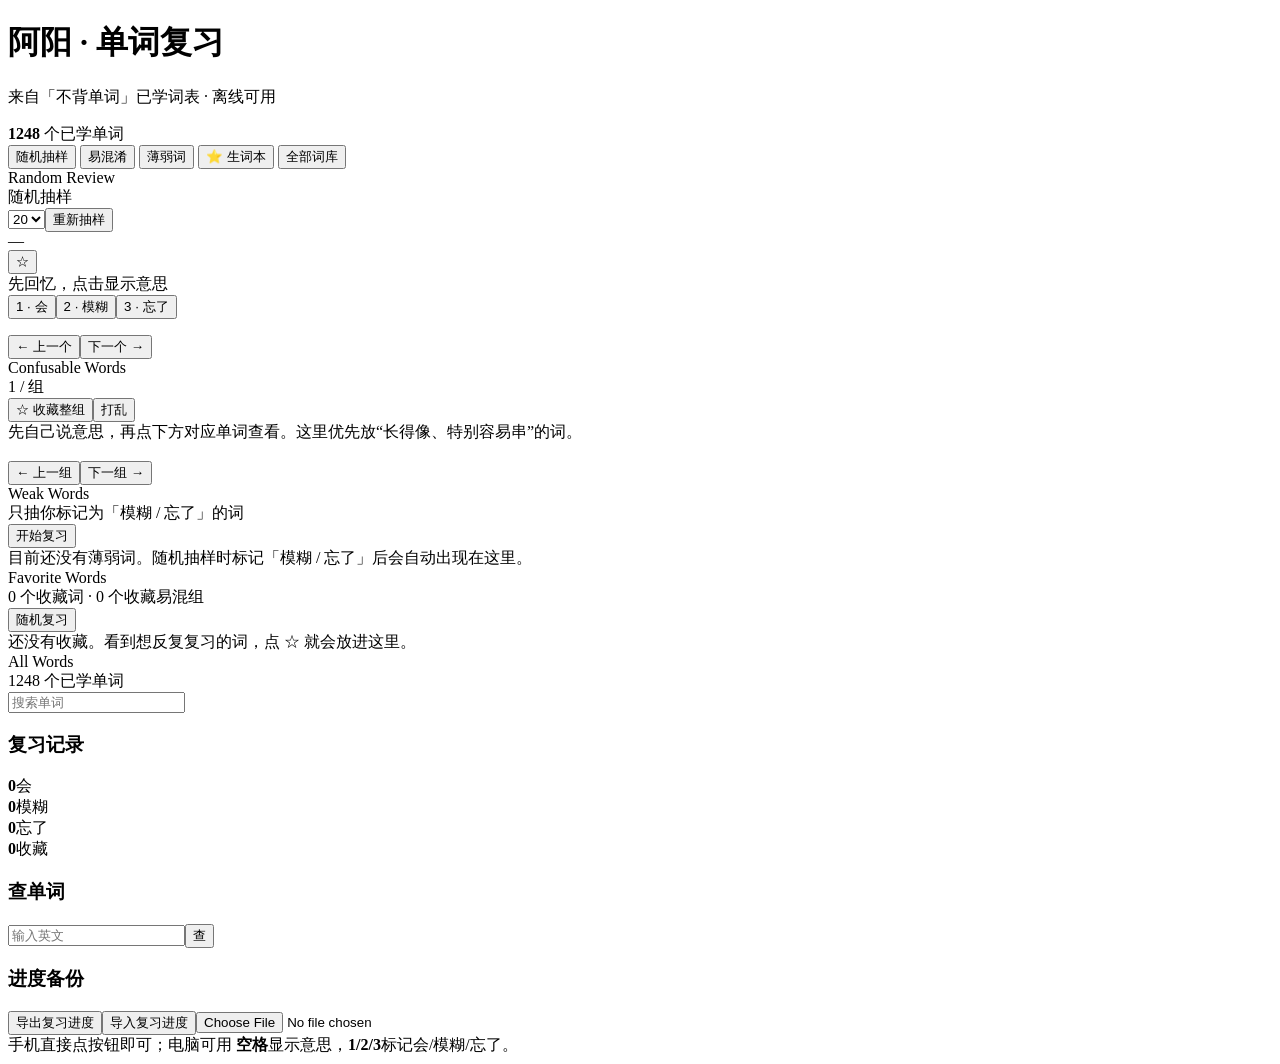
==== vocab/index.html @ 8685720e "Add mobile vocab review page" ====
<!doctype html>
<html lang="zh-CN">
<head>
<meta charset="utf-8" />
<meta name="viewport" content="width=device-width,initial-scale=1,viewport-fit=cover" />
<meta name="theme-color" content="#f6f7fb" />
<title>阿阳 · 单词复习</title>
<link rel="stylesheet" href="style.css" />
</head>
<body>
<div class="wrap">
  <div class="top">
    <div class="brand"><h1>阿阳 · 单词复习</h1><p>来自「不背单词」已学词表 · 离线可用</p></div>
    <div class="pill"><b id="totalCount">1248</b> 个已学单词</div>
  </div>

  <div class="tabs">
    <button class="tab active" data-view="random">随机抽样</button>
    <button class="tab" data-view="confuse">易混淆</button>
    <button class="tab" data-view="weak">薄弱词</button>
    <button class="tab" data-view="fav">⭐ 生词本</button>
    <button class="tab" data-view="all">全部词库</button>
  </div>

  <div class="grid">
    <section class="panel main">
      <div id="view-random">
        <div class="row between"><div><div class="kicker">Random Review</div><div class="muted small" id="sessionInfo">随机抽样</div></div><div class="toolbar"><select id="sampleSize"><option>10</option><option selected>20</option><option>30</option><option>50</option></select><button class="btn soft" id="newSession">重新抽样</button></div></div>
        <div class="progress"><i id="randomProgress"></i></div>
        <div class="word-head"><div class="word" id="randomWord">—</div><button class="favorite-btn" id="randomFavorite" aria-label="收藏当前单词" title="收藏当前单词">☆</button></div>
        <div class="meaning cover" id="randomMeaning"><span>先回忆，点击显示意思</span></div>
        <div class="actions"><button class="btn good" data-grade="know">1 · 会</button><button class="btn warn" data-grade="vague">2 · 模糊</button><button class="btn bad" data-grade="forgot">3 · 忘了</button></div>
        <div class="row between" style="margin-top:16px"><button class="btn soft" id="randomPrev">← 上一个</button><button class="btn primary" id="randomNext">下一个 →</button></div>
      </div>

      <div id="view-confuse" class="hidden">
        <div class="row between"><div><div class="kicker">Confusable Words</div><div class="muted small"><span id="groupNo">1</span> / <span id="groupTotal"></span> 组</div></div><div class="row"><button class="btn soft" id="favoriteGroup">☆ 收藏整组</button><button class="btn soft" id="shuffleGroups">打乱</button></div></div>
        <div class="progress"><i id="groupProgress"></i></div>
        <div class="group" id="confuseGroup"></div>
        <div class="hint">先自己说意思，再点下方对应单词查看。这里优先放“长得像、特别容易串”的词。</div>
        <div class="group-meanings" id="confuseMeanings" style="margin-top:14px"></div>
        <div class="row between" style="margin-top:18px"><button class="btn soft" id="groupPrev">← 上一组</button><button class="btn primary" id="groupNext">下一组 →</button></div>
      </div>

      <div id="view-weak" class="hidden">
        <div class="row between"><div><div class="kicker">Weak Words</div><div class="muted small">只抽你标记为「模糊 / 忘了」的词</div></div><button class="btn primary" id="startWeak">开始复习</button></div>
        <div id="weakArea"><div class="empty">目前还没有薄弱词。随机抽样时标记「模糊 / 忘了」后会自动出现在这里。</div></div>
      </div>


      <div id="view-fav" class="hidden">
        <div class="row between"><div><div class="kicker">Favorite Words</div><div class="muted small"><span id="favCount">0</span> 个收藏词 · <span id="favGroupCount">0</span> 个收藏易混组</div></div><button class="btn primary" id="startFav">随机复习</button></div>
        <div id="favArea"><div class="empty">还没有收藏。看到想反复复习的词，点 ☆ 就会放进这里。</div></div>
      </div>

      <div id="view-all" class="hidden">
        <div class="row between"><div><div class="kicker">All Words</div><div class="muted small">1248 个已学单词</div></div><div class="toolbar"><input id="allFilter" placeholder="搜索单词" /></div></div>
        <div class="sep"></div><div class="wordlist" id="wordList"></div>
      </div>
    </section>

    <aside class="panel side">
      <h3 class="section-title">复习记录</h3>
      <div class="statgrid"><div class="stat"><b id="statKnow">0</b><span>会</span></div><div class="stat"><b id="statVague">0</b><span>模糊</span></div><div class="stat"><b id="statForgot">0</b><span>忘了</span></div><div class="stat"><b id="statFav">0</b><span>收藏</span></div></div>
      <div class="sep"></div>
      <h3 class="section-title">查单词</h3>
      <div class="search"><input id="searchInput" placeholder="输入英文" /><button class="btn soft" id="searchBtn">查</button></div><div class="result" id="searchResult"></div>
      <div class="sep"></div>
      <h3 class="section-title">进度备份</h3>
      <button class="btn soft" id="exportBtn">导出复习进度</button><button class="btn soft" id="importBtn">导入复习进度</button><input type="file" id="importFile" accept="application/json" class="hidden" />
      <div class="sep"></div>
      <div class="hint">手机直接点按钮即可；电脑可用 <b>空格</b>显示意思，<b>1/2/3</b>标记会/模糊/忘了。</div>
    </aside>
  </div>
</div>
<script src="data1.js"></script>
<script src="data2.js"></script>
<script src="data3.js"></script>
<script src="data4.js"></script>
<script src="data5.js"></script>
<script src="data6.js"></script>
<script src="data7.js"></script>
<script src="data8.js"></script>
<script src="data9.js"></script>
<script src="groups.js"></script>
<script src="app.js"></script>
</body></html>
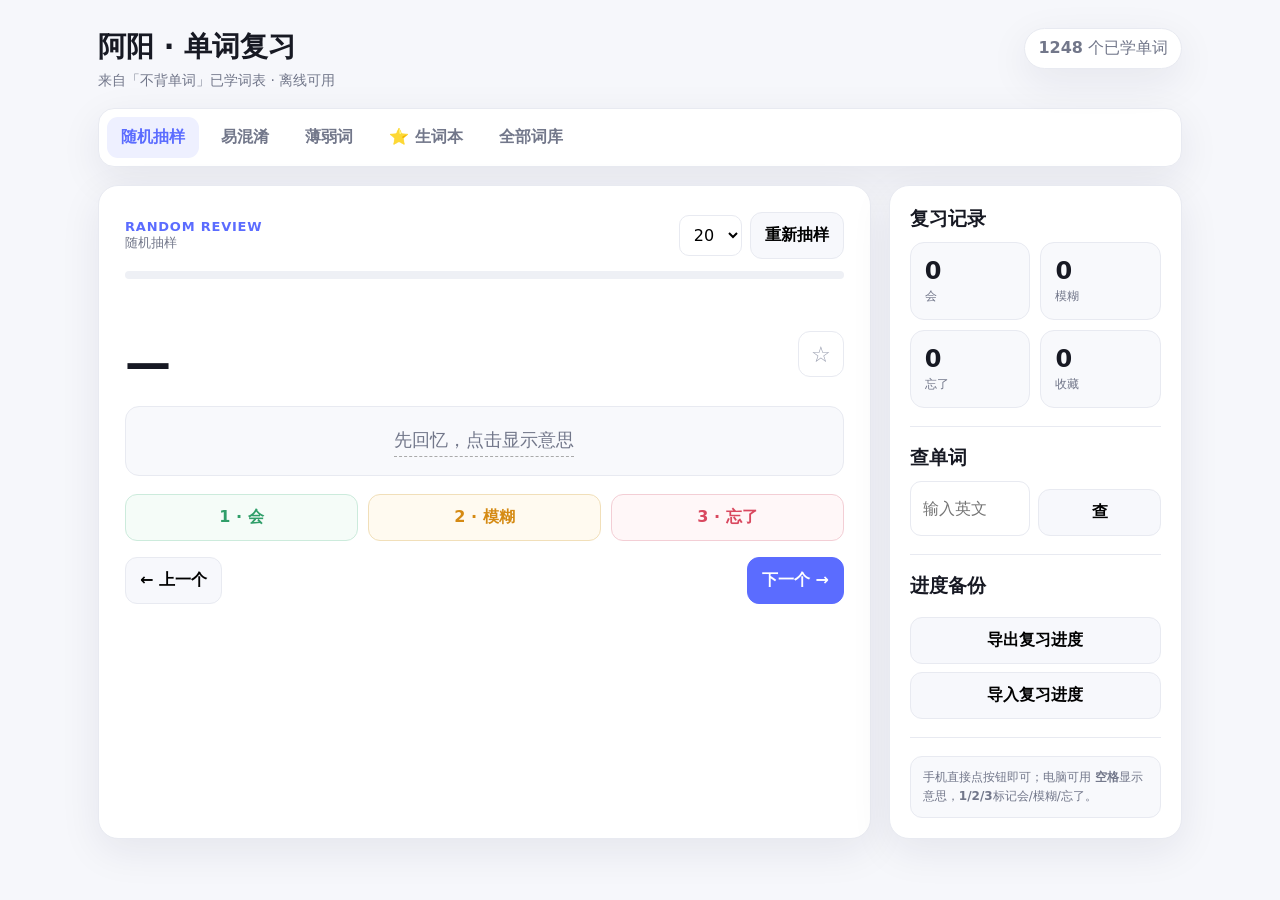
==== commit fc18aed0: "Bust vocab asset cache on mobile" ====
--- a/vocab/index.html
+++ b/vocab/index.html
@@ -5,7 +5,7 @@
 <meta name="viewport" content="width=device-width,initial-scale=1,viewport-fit=cover" />
 <meta name="theme-color" content="#f6f7fb" />
 <title>阿阳 · 单词复习</title>
-<link rel="stylesheet" href="style.css" />
+<link rel="stylesheet" href="style.css?v=4" />
 </head>
 <body>
 <div class="wrap">
@@ -47,7 +47,6 @@
         <div id="weakArea"><div class="empty">目前还没有薄弱词。随机抽样时标记「模糊 / 忘了」后会自动出现在这里。</div></div>
       </div>
 
-
       <div id="view-fav" class="hidden">
         <div class="row between"><div><div class="kicker">Favorite Words</div><div class="muted small"><span id="favCount">0</span> 个收藏词 · <span id="favGroupCount">0</span> 个收藏易混组</div></div><button class="btn primary" id="startFav">随机复习</button></div>
         <div id="favArea"><div class="empty">还没有收藏。看到想反复复习的词，点 ☆ 就会放进这里。</div></div>
@@ -73,15 +72,15 @@
     </aside>
   </div>
 </div>
-<script src="data1.js"></script>
-<script src="data2.js"></script>
-<script src="data3.js"></script>
-<script src="data4.js"></script>
-<script src="data5.js"></script>
-<script src="data6.js"></script>
-<script src="data7.js"></script>
-<script src="data8.js"></script>
-<script src="data9.js"></script>
-<script src="groups.js"></script>
-<script src="app.js"></script>
-</body></html>
+<script src="data1.js?v=4"></script>
+<script src="data2.js?v=4"></script>
+<script src="data3.js?v=4"></script>
+<script src="data4.js?v=4"></script>
+<script src="data5.js?v=4"></script>
+<script src="data6.js?v=4"></script>
+<script src="data7.js?v=4"></script>
+<script src="data8.js?v=4"></script>
+<script src="data9.js?v=4"></script>
+<script src="groups.js?v=4"></script>
+<script src="app.js?v=4"></script>
+</body></html>
--- a/vocab/style.css
+++ b/vocab/style.css
@@ -0,0 +1,14 @@
+:root{--bg:#f6f7fb;--card:#fff;--text:#171923;--muted:#72778a;--line:#e8eaf1;--accent:#5b6cff;--accent2:#eef0ff;--good:#2f9e69;--warn:#d58a13;--bad:#d9485f;--shadow:0 12px 40px rgba(27,31,59,.08)}
+*{box-sizing:border-box} body{margin:0;background:var(--bg);color:var(--text);font-family:Inter,"PingFang SC","Microsoft YaHei",system-ui,sans-serif}
+button,input,select{font:inherit}.wrap{max-width:1120px;margin:0 auto;padding:28px 18px 60px}.top{display:flex;align-items:flex-start;justify-content:space-between;gap:16px;margin-bottom:18px}.brand h1{margin:0 0 6px;font-size:28px}.brand p{margin:0;color:var(--muted);font-size:14px}.pill{background:var(--card);border:1px solid var(--line);border-radius:999px;padding:9px 13px;color:var(--muted);box-shadow:var(--shadow)}
+.tabs{display:flex;gap:8px;flex-wrap:wrap;background:var(--card);padding:8px;border:1px solid var(--line);border-radius:16px;box-shadow:var(--shadow);margin-bottom:18px}.tab{border:0;background:transparent;padding:10px 14px;border-radius:11px;color:var(--muted);cursor:pointer;font-weight:700}.tab.active{background:var(--accent2);color:var(--accent)}
+.grid{display:grid;grid-template-columns:1.45fr .55fr;gap:18px}.panel{background:var(--card);border:1px solid var(--line);border-radius:20px;box-shadow:var(--shadow)}.main{padding:26px;min-height:520px}.side{padding:20px}.hidden{display:none!important}
+.row{display:flex;align-items:center;gap:10px;flex-wrap:wrap}.between{justify-content:space-between}.muted{color:var(--muted)}.small{font-size:13px}.kicker{font-size:13px;color:var(--accent);font-weight:800;letter-spacing:.06em;text-transform:uppercase}.progress{height:8px;background:#eef0f5;border-radius:999px;overflow:hidden;margin:12px 0 24px}.progress>i{display:block;height:100%;background:var(--accent);width:0%;border-radius:999px}
+.word{font-size:46px;line-height:1.15;font-weight:850;letter-spacing:-.02em;margin:34px 0 16px;word-break:break-word}.meaning{font-size:18px;line-height:1.7;background:#f8f9fc;border:1px solid var(--line);border-radius:14px;padding:16px 18px;min-height:70px}.meaning.cover{display:flex;align-items:center;justify-content:center;color:var(--muted);cursor:pointer;user-select:none}.meaning.cover span{border-bottom:1px dashed #aaa}.actions{display:grid;grid-template-columns:repeat(3,1fr);gap:10px;margin-top:18px}.btn{border:1px solid var(--line);background:#fff;border-radius:12px;padding:12px 14px;cursor:pointer;font-weight:750}.btn:hover{filter:brightness(.985)}.btn.good{border-color:#ccebdc;color:var(--good);background:#f5fcf8}.btn.warn{border-color:#f1dfb9;color:var(--warn);background:#fffaf0}.btn.bad{border-color:#f3ced5;color:var(--bad);background:#fff7f8}.btn.primary{background:var(--accent);border-color:var(--accent);color:#fff}.btn.soft{background:#f7f8fc}
+.group{display:flex;gap:10px;flex-wrap:wrap;margin:22px 0}.chip{border:1px solid var(--line);background:#fff;border-radius:999px;padding:10px 14px;font-size:18px;font-weight:800;cursor:pointer}.chip.active{border-color:#bfc6ff;background:var(--accent2);color:var(--accent)}.group-meanings{display:grid;gap:10px}.group-item{border:1px solid var(--line);border-radius:14px;padding:14px}.group-item strong{font-size:19px}.group-item .m{margin-top:7px;color:#4a4f61;line-height:1.6}.masked .m{filter:blur(8px);user-select:none}.masked{cursor:pointer}.masked::after{content:'点击显示';display:inline-block;margin-top:7px;font-size:12px;color:var(--muted)}
+.statgrid{display:grid;grid-template-columns:repeat(2,1fr);gap:10px;margin-top:10px}.stat{background:#f8f9fc;border:1px solid var(--line);padding:14px;border-radius:14px}.stat b{display:block;font-size:24px}.stat span{font-size:12px;color:var(--muted)}.sep{height:1px;background:var(--line);margin:18px 0}.section-title{font-weight:800;margin:0 0 10px}.side .btn{width:100%;margin-top:8px}.search{display:flex;gap:8px}.search input{width:100%;border:1px solid var(--line);border-radius:11px;padding:10px 12px;outline:none}.search input:focus{border-color:#bac2ff}.result{margin-top:10px;font-size:14px;line-height:1.6}.hint{background:#f8f9fc;border:1px solid var(--line);border-radius:12px;padding:11px 12px;font-size:12px;color:var(--muted);line-height:1.6}
+.wordlist{display:grid;grid-template-columns:repeat(4,1fr);gap:8px;max-height:520px;overflow:auto;padding-right:4px}.wordcell{border:1px solid var(--line);border-radius:10px;padding:9px 10px;background:#fff;cursor:pointer;display:flex;justify-content:space-between;gap:6px}.wordcell:hover{border-color:#cbd0ff}.wordcell em{font-style:normal;color:#aaa;font-size:11px}.tag{font-size:11px;border-radius:999px;padding:2px 7px}.tag.know{background:#edf9f3;color:var(--good)}.tag.vague{background:#fff7e7;color:var(--warn)}.tag.forgot{background:#fff0f2;color:var(--bad)}
+.toolbar{display:flex;gap:8px;align-items:center;flex-wrap:wrap}.toolbar select,.toolbar input{border:1px solid var(--line);border-radius:10px;padding:9px 10px;background:#fff}.empty{padding:50px 0;text-align:center;color:var(--muted)}
+.favorite-btn{min-width:46px;min-height:46px;border:1px solid var(--line);background:#fff;border-radius:12px;font-size:22px;cursor:pointer;display:inline-flex;align-items:center;justify-content:center;color:#9a9fb0}.favorite-btn.on{color:#e0a000;background:#fff9e8;border-color:#f0d78b}.word-head{display:flex;align-items:center;justify-content:space-between;gap:14px}.word-head .word{flex:1}.group-item-head{display:flex;align-items:center;justify-content:space-between;gap:10px}.group-item-head .favorite-btn{min-width:40px;min-height:40px;font-size:19px}.fav-badge{color:#d69b00;font-size:14px}.tabs::-webkit-scrollbar{display:none}
+@media(max-width:800px){body{font-size:16px}.wrap{padding:12px 10px 28px}.top{flex-direction:row;align-items:center;margin-bottom:10px}.brand h1{font-size:21px;margin-bottom:3px}.brand p{font-size:11px}.pill{padding:7px 10px;font-size:12px;white-space:nowrap}.tabs{position:sticky;top:0;z-index:20;flex-wrap:nowrap;overflow-x:auto;-webkit-overflow-scrolling:touch;border-radius:12px;padding:6px;margin:0 -2px 10px;box-shadow:0 5px 18px rgba(27,31,59,.08)}.tab{flex:0 0 auto;padding:10px 12px;min-height:44px}.grid{grid-template-columns:1fr;gap:10px}.main{padding:16px 14px;min-height:auto}.side{padding:16px 14px}.word{font-size:40px;margin:26px 0 12px}.meaning{font-size:17px;padding:15px 14px;min-height:76px}.actions{grid-template-columns:repeat(3,1fr);gap:7px}.btn{min-height:46px;padding:10px 9px;border-radius:11px}.row.between{gap:8px}.toolbar{gap:6px}.toolbar select,.toolbar input{min-height:44px;max-width:150px}.group{gap:8px;margin:18px 0}.chip{padding:10px 12px;font-size:17px;min-height:44px}.group-item{padding:12px}.wordlist{grid-template-columns:1fr;max-height:none}.wordcell{min-height:48px;align-items:center;padding:11px 12px}.statgrid{grid-template-columns:repeat(4,1fr);gap:6px}.stat{padding:10px 6px;text-align:center}.stat b{font-size:20px}.stat span{font-size:10px}.search input{min-height:46px}.hint{font-size:12px}.favorite-btn{min-width:48px;min-height:48px}.word-head{align-items:center}.side{order:2}}
+@media(max-width:370px){.brand p{display:none}.word{font-size:36px}.btn{font-size:14px}.tab{padding:9px 10px}.pill{font-size:11px}.actions{gap:5px}}
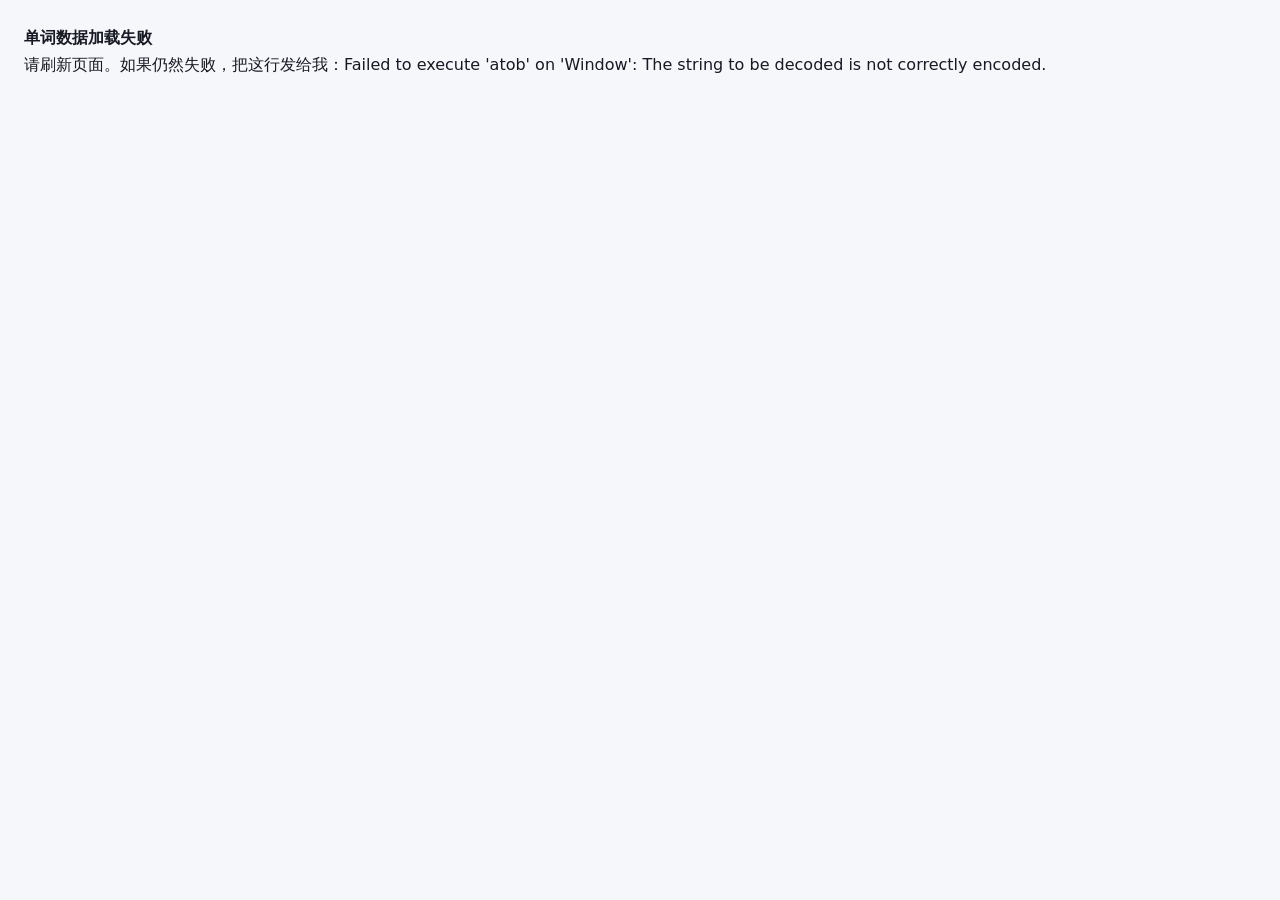
==== commit e42c5410: "Use compatible vocab decompression on mobile and desktop" ====
--- a/vocab/index.html
+++ b/vocab/index.html
@@ -5,7 +5,7 @@
 <meta name="viewport" content="width=device-width,initial-scale=1,viewport-fit=cover" />
 <meta name="theme-color" content="#f6f7fb" />
 <title>阿阳 · 单词复习</title>
-<link rel="stylesheet" href="style.css?v=4" />
+<link rel="stylesheet" href="style.css?v=5" />
 </head>
 <body>
 <div class="wrap">
@@ -13,7 +13,6 @@
     <div class="brand"><h1>阿阳 · 单词复习</h1><p>来自「不背单词」已学词表 · 离线可用</p></div>
     <div class="pill"><b id="totalCount">1248</b> 个已学单词</div>
   </div>
-
   <div class="tabs">
     <button class="tab active" data-view="random">随机抽样</button>
     <button class="tab" data-view="confuse">易混淆</button>
@@ -21,7 +20,6 @@
     <button class="tab" data-view="fav">⭐ 生词本</button>
     <button class="tab" data-view="all">全部词库</button>
   </div>
-
   <div class="grid">
     <section class="panel main">
       <div id="view-random">
@@ -32,7 +30,6 @@
         <div class="actions"><button class="btn good" data-grade="know">1 · 会</button><button class="btn warn" data-grade="vague">2 · 模糊</button><button class="btn bad" data-grade="forgot">3 · 忘了</button></div>
         <div class="row between" style="margin-top:16px"><button class="btn soft" id="randomPrev">← 上一个</button><button class="btn primary" id="randomNext">下一个 →</button></div>
       </div>
-
       <div id="view-confuse" class="hidden">
         <div class="row between"><div><div class="kicker">Confusable Words</div><div class="muted small"><span id="groupNo">1</span> / <span id="groupTotal"></span> 组</div></div><div class="row"><button class="btn soft" id="favoriteGroup">☆ 收藏整组</button><button class="btn soft" id="shuffleGroups">打乱</button></div></div>
         <div class="progress"><i id="groupProgress"></i></div>
@@ -41,23 +38,19 @@
         <div class="group-meanings" id="confuseMeanings" style="margin-top:14px"></div>
         <div class="row between" style="margin-top:18px"><button class="btn soft" id="groupPrev">← 上一组</button><button class="btn primary" id="groupNext">下一组 →</button></div>
       </div>
-
       <div id="view-weak" class="hidden">
         <div class="row between"><div><div class="kicker">Weak Words</div><div class="muted small">只抽你标记为「模糊 / 忘了」的词</div></div><button class="btn primary" id="startWeak">开始复习</button></div>
         <div id="weakArea"><div class="empty">目前还没有薄弱词。随机抽样时标记「模糊 / 忘了」后会自动出现在这里。</div></div>
       </div>
-
       <div id="view-fav" class="hidden">
         <div class="row between"><div><div class="kicker">Favorite Words</div><div class="muted small"><span id="favCount">0</span> 个收藏词 · <span id="favGroupCount">0</span> 个收藏易混组</div></div><button class="btn primary" id="startFav">随机复习</button></div>
         <div id="favArea"><div class="empty">还没有收藏。看到想反复复习的词，点 ☆ 就会放进这里。</div></div>
       </div>
-
       <div id="view-all" class="hidden">
         <div class="row between"><div><div class="kicker">All Words</div><div class="muted small">1248 个已学单词</div></div><div class="toolbar"><input id="allFilter" placeholder="搜索单词" /></div></div>
         <div class="sep"></div><div class="wordlist" id="wordList"></div>
       </div>
     </section>
-
     <aside class="panel side">
       <h3 class="section-title">复习记录</h3>
       <div class="statgrid"><div class="stat"><b id="statKnow">0</b><span>会</span></div><div class="stat"><b id="statVague">0</b><span>模糊</span></div><div class="stat"><b id="statForgot">0</b><span>忘了</span></div><div class="stat"><b id="statFav">0</b><span>收藏</span></div></div>
@@ -72,15 +65,16 @@
     </aside>
   </div>
 </div>
-<script src="data1.js?v=4"></script>
-<script src="data2.js?v=4"></script>
-<script src="data3.js?v=4"></script>
-<script src="data4.js?v=4"></script>
-<script src="data5.js?v=4"></script>
-<script src="data6.js?v=4"></script>
-<script src="data7.js?v=4"></script>
-<script src="data8.js?v=4"></script>
-<script src="data9.js?v=4"></script>
-<script src="groups.js?v=4"></script>
-<script src="app.js?v=4"></script>
+<script src="data1.js?v=5"></script>
+<script src="data2.js?v=5"></script>
+<script src="data3.js?v=5"></script>
+<script src="data4.js?v=5"></script>
+<script src="data5.js?v=5"></script>
+<script src="data6.js?v=5"></script>
+<script src="data7.js?v=5"></script>
+<script src="data8.js?v=5"></script>
+<script src="data9.js?v=5"></script>
+<script src="groups.js?v=5"></script>
+<script src="pako_inflate.min.js?v=5"></script>
+<script src="app.js?v=5"></script>
 </body></html>
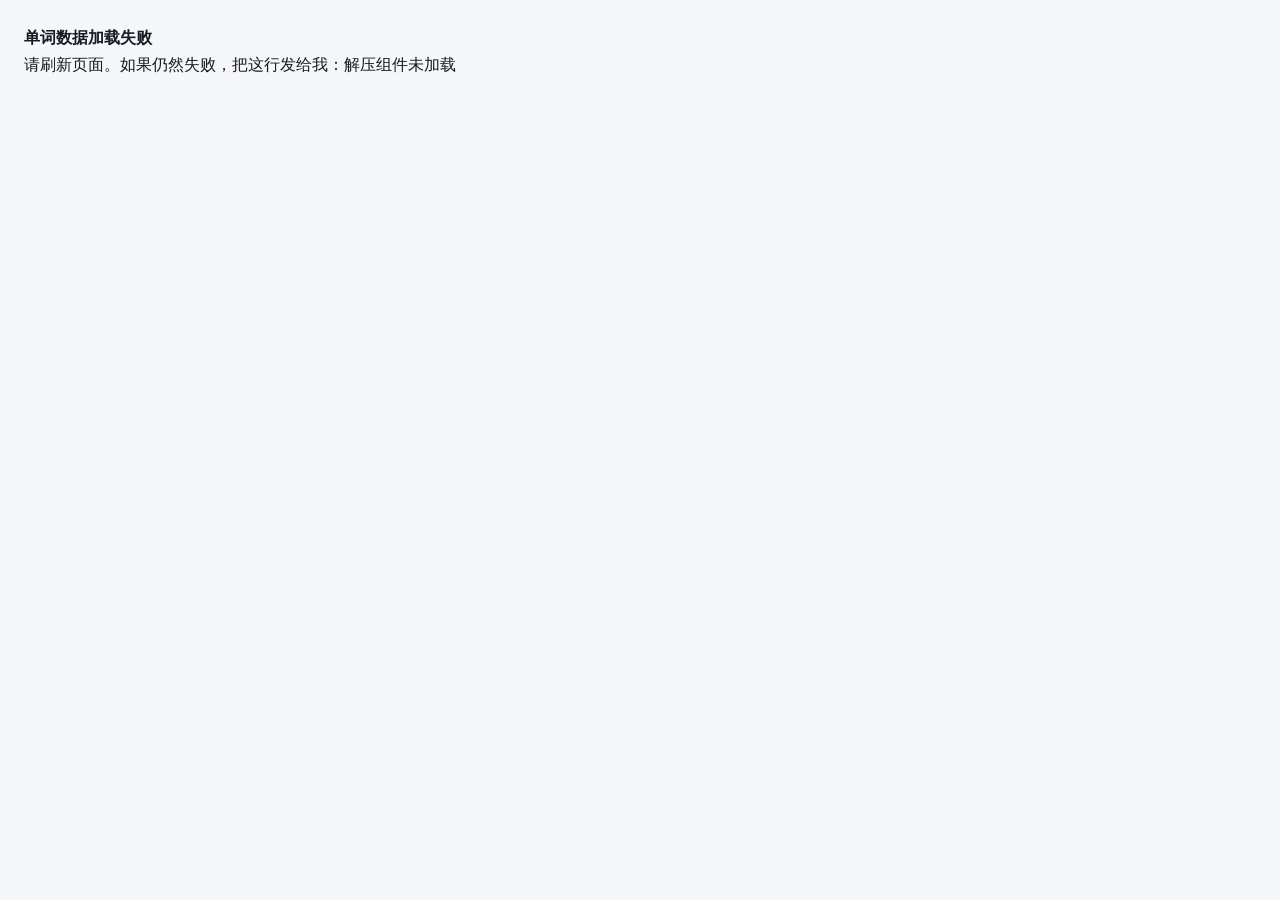
==== commit f4716f1c: "Bust cache after fixing vocab data" ====
--- a/vocab/index.html
+++ b/vocab/index.html
@@ -5,7 +5,7 @@
 <meta name="viewport" content="width=device-width,initial-scale=1,viewport-fit=cover" />
 <meta name="theme-color" content="#f6f7fb" />
 <title>阿阳 · 单词复习</title>
-<link rel="stylesheet" href="style.css?v=5" />
+<link rel="stylesheet" href="style.css?v=6" />
 </head>
 <body>
 <div class="wrap">
@@ -65,16 +65,16 @@
     </aside>
   </div>
 </div>
-<script src="data1.js?v=5"></script>
-<script src="data2.js?v=5"></script>
-<script src="data3.js?v=5"></script>
-<script src="data4.js?v=5"></script>
-<script src="data5.js?v=5"></script>
-<script src="data6.js?v=5"></script>
-<script src="data7.js?v=5"></script>
-<script src="data8.js?v=5"></script>
-<script src="data9.js?v=5"></script>
-<script src="groups.js?v=5"></script>
-<script src="pako_inflate.min.js?v=5"></script>
-<script src="app.js?v=5"></script>
+<script src="data1.js?v=6"></script>
+<script src="data2.js?v=6"></script>
+<script src="data3.js?v=6"></script>
+<script src="data4.js?v=6"></script>
+<script src="data5.js?v=6"></script>
+<script src="data6.js?v=6"></script>
+<script src="data7.js?v=6"></script>
+<script src="data8.js?v=6"></script>
+<script src="data9.js?v=6"></script>
+<script src="groups.js?v=6"></script>
+<script src="pako_inflate.min.js?v=6"></script>
+<script src="app.js?v=6"></script>
 </body></html>
